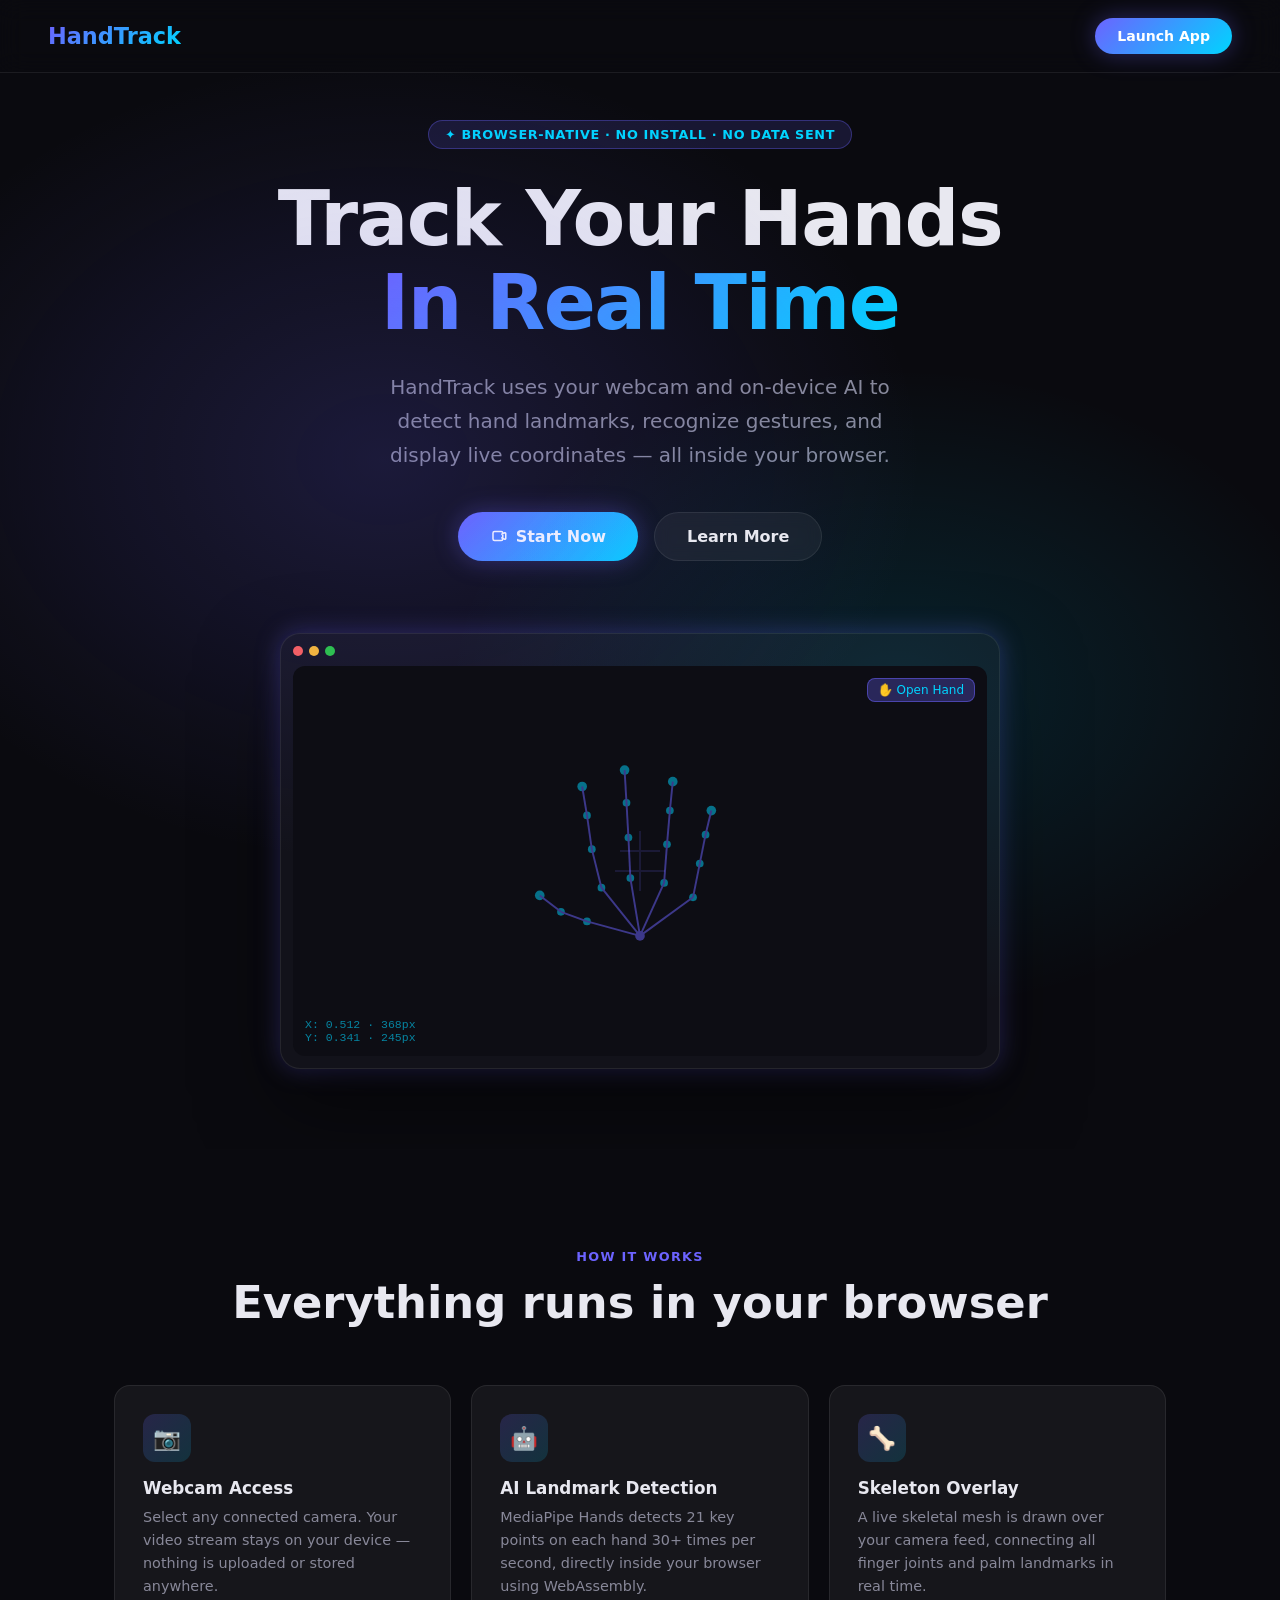
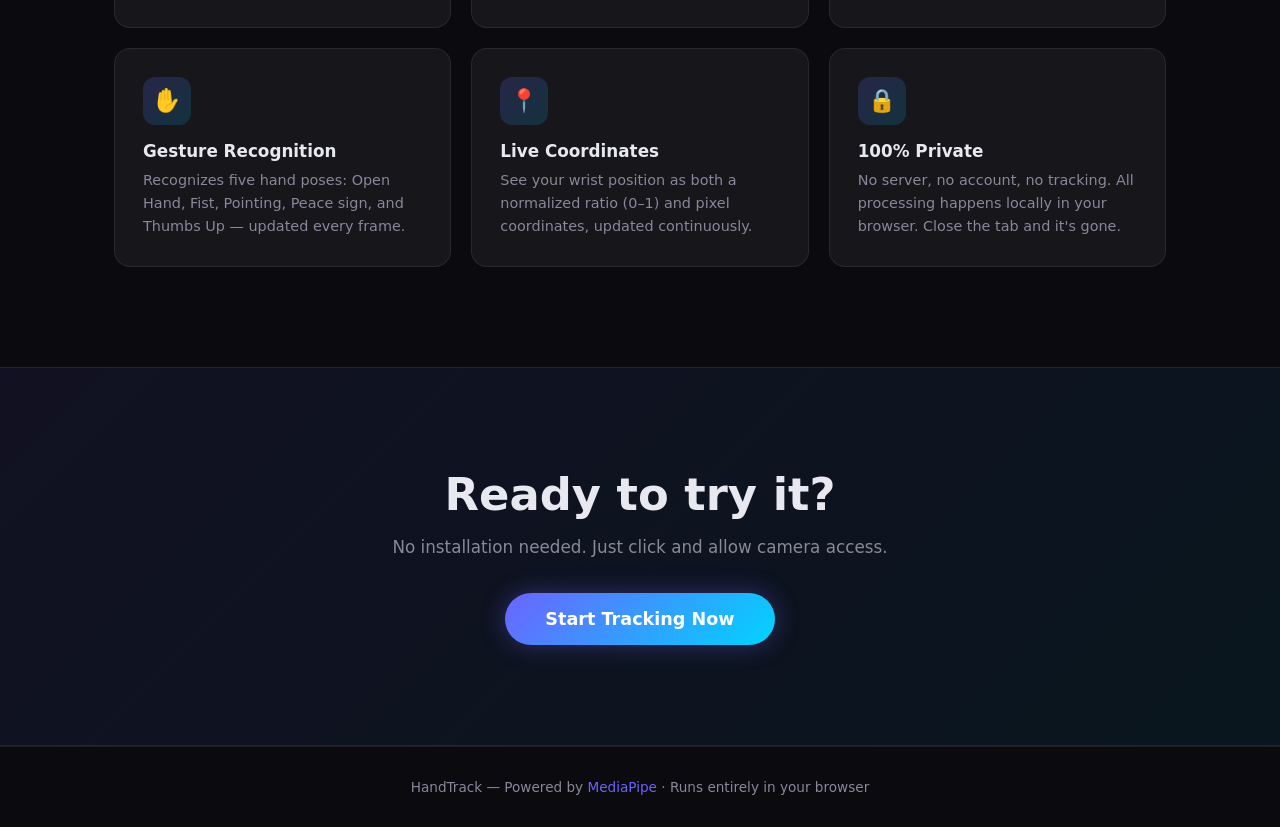
==== index.html @ 1985ce34 "Add hand tracking website with MediaPipe Hands - index.html: dark-themed landing page with feature h" ====
<!DOCTYPE html>
<html lang="en">
<head>
  <meta charset="UTF-8" />
  <meta name="viewport" content="width=device-width, initial-scale=1.0" />
  <title>HandTrack — Real-Time Hand Tracking</title>
  <link rel="stylesheet" href="style.css" />
</head>
<body>

  <!-- Nav -->
  <nav class="home-nav">
    <span class="nav-logo">HandTrack</span>
    <a href="camera.html" class="btn btn-primary" style="padding:10px 22px;font-size:0.88rem;">
      Launch App
    </a>
  </nav>

  <!-- Hero -->
  <section class="hero">
    <div class="hero-bg"></div>
    <div class="hero-badge">✦ Browser-native · No install · No data sent</div>
    <h1>Track Your Hands<br><span>In Real Time</span></h1>
    <p class="hero-sub">
      HandTrack uses your webcam and on-device AI to detect hand landmarks,
      recognize gestures, and display live coordinates — all inside your browser.
    </p>
    <div class="hero-cta">
      <a href="camera.html" class="btn btn-primary">
        <svg width="18" height="18" fill="none" viewBox="0 0 24 24" stroke="currentColor" stroke-width="2">
          <path d="M15 10l4.553-2.277A1 1 0 0121 8.618v6.764a1 1 0 01-1.447.894L15 14M4 8a2 2 0 012-2h9a2 2 0 012 2v8a2 2 0 01-2 2H6a2 2 0 01-2-2V8z"/>
        </svg>
        Start Now
      </a>
      <a href="#how-it-works" class="btn btn-ghost">Learn More</a>
    </div>

    <!-- Mock UI Preview -->
    <div class="hero-preview">
      <div class="preview-bar">
        <span></span><span></span><span></span>
      </div>
      <div class="preview-screen">
        <svg viewBox="0 0 80 80" fill="none" xmlns="http://www.w3.org/2000/svg">
          <path d="M40 10 L40 70 M20 30 L60 30 M15 50 L65 50" stroke="#6c63ff" stroke-width="2"/>
        </svg>
        <div class="preview-label">✋ Open Hand</div>
        <div class="preview-coords">
          X: 0.512 · 368px<br>
          Y: 0.341 · 245px
        </div>
        <!-- Skeleton dots decoration -->
        <svg style="position:absolute;inset:0;width:100%;height:100%;opacity:0.5" viewBox="0 0 720 405">
          <!-- palm -->
          <circle cx="360" cy="280" r="5" fill="#6c63ff"/>
          <!-- index finger -->
          <circle cx="320" cy="230" r="4" fill="#00d4ff"/>
          <circle cx="310" cy="190" r="4" fill="#00d4ff"/>
          <circle cx="305" cy="155" r="4" fill="#00d4ff"/>
          <circle cx="300" cy="125" r="5" fill="#00d4ff"/>
          <line x1="360" y1="280" x2="320" y2="230" stroke="#6c63ff" stroke-width="2"/>
          <line x1="320" y1="230" x2="310" y2="190" stroke="#6c63ff" stroke-width="2"/>
          <line x1="310" y1="190" x2="305" y2="155" stroke="#6c63ff" stroke-width="2"/>
          <line x1="305" y1="155" x2="300" y2="125" stroke="#6c63ff" stroke-width="2"/>
          <!-- middle finger -->
          <circle cx="350" cy="220" r="4" fill="#00d4ff"/>
          <circle cx="348" cy="178" r="4" fill="#00d4ff"/>
          <circle cx="346" cy="142" r="4" fill="#00d4ff"/>
          <circle cx="344" cy="108" r="5" fill="#00d4ff"/>
          <line x1="360" y1="280" x2="350" y2="220" stroke="#6c63ff" stroke-width="2"/>
          <line x1="350" y1="220" x2="348" y2="178" stroke="#6c63ff" stroke-width="2"/>
          <line x1="348" y1="178" x2="346" y2="142" stroke="#6c63ff" stroke-width="2"/>
          <line x1="346" y1="142" x2="344" y2="108" stroke="#6c63ff" stroke-width="2"/>
          <!-- ring -->
          <circle cx="385" cy="225" r="4" fill="#00d4ff"/>
          <circle cx="388" cy="185" r="4" fill="#00d4ff"/>
          <circle cx="391" cy="150" r="4" fill="#00d4ff"/>
          <circle cx="394" cy="120" r="5" fill="#00d4ff"/>
          <line x1="360" y1="280" x2="385" y2="225" stroke="#6c63ff" stroke-width="2"/>
          <line x1="385" y1="225" x2="388" y2="185" stroke="#6c63ff" stroke-width="2"/>
          <line x1="388" y1="185" x2="391" y2="150" stroke="#6c63ff" stroke-width="2"/>
          <line x1="391" y1="150" x2="394" y2="120" stroke="#6c63ff" stroke-width="2"/>
          <!-- pinky -->
          <circle cx="415" cy="240" r="4" fill="#00d4ff"/>
          <circle cx="422" cy="205" r="4" fill="#00d4ff"/>
          <circle cx="428" cy="175" r="4" fill="#00d4ff"/>
          <circle cx="434" cy="150" r="5" fill="#00d4ff"/>
          <line x1="360" y1="280" x2="415" y2="240" stroke="#6c63ff" stroke-width="2"/>
          <line x1="415" y1="240" x2="422" y2="205" stroke="#6c63ff" stroke-width="2"/>
          <line x1="422" y1="205" x2="428" y2="175" stroke="#6c63ff" stroke-width="2"/>
          <line x1="428" y1="175" x2="434" y2="150" stroke="#6c63ff" stroke-width="2"/>
          <!-- thumb -->
          <circle cx="305" cy="265" r="4" fill="#00d4ff"/>
          <circle cx="278" cy="255" r="4" fill="#00d4ff"/>
          <circle cx="256" cy="238" r="5" fill="#00d4ff"/>
          <line x1="360" y1="280" x2="305" y2="265" stroke="#6c63ff" stroke-width="2"/>
          <line x1="305" y1="265" x2="278" y2="255" stroke="#6c63ff" stroke-width="2"/>
          <line x1="278" y1="255" x2="256" y2="238" stroke="#6c63ff" stroke-width="2"/>
        </svg>
      </div>
    </div>
  </section>

  <!-- How it works -->
  <section class="section" id="how-it-works">
    <div class="section-label">How It Works</div>
    <h2>Everything runs in your browser</h2>
    <div class="features-grid">
      <div class="feature-card">
        <div class="feature-icon">📷</div>
        <h3>Webcam Access</h3>
        <p>Select any connected camera. Your video stream stays on your device — nothing is uploaded or stored anywhere.</p>
      </div>
      <div class="feature-card">
        <div class="feature-icon">🤖</div>
        <h3>AI Landmark Detection</h3>
        <p>MediaPipe Hands detects 21 key points on each hand 30+ times per second, directly inside your browser using WebAssembly.</p>
      </div>
      <div class="feature-card">
        <div class="feature-icon">🦴</div>
        <h3>Skeleton Overlay</h3>
        <p>A live skeletal mesh is drawn over your camera feed, connecting all finger joints and palm landmarks in real time.</p>
      </div>
      <div class="feature-card">
        <div class="feature-icon">✋</div>
        <h3>Gesture Recognition</h3>
        <p>Recognizes five hand poses: Open Hand, Fist, Pointing, Peace sign, and Thumbs Up — updated every frame.</p>
      </div>
      <div class="feature-card">
        <div class="feature-icon">📍</div>
        <h3>Live Coordinates</h3>
        <p>See your wrist position as both a normalized ratio (0–1) and pixel coordinates, updated continuously.</p>
      </div>
      <div class="feature-card">
        <div class="feature-icon">🔒</div>
        <h3>100% Private</h3>
        <p>No server, no account, no tracking. All processing happens locally in your browser. Close the tab and it's gone.</p>
      </div>
    </div>
  </section>

  <!-- CTA band -->
  <div class="cta-band">
    <h2>Ready to try it?</h2>
    <p>No installation needed. Just click and allow camera access.</p>
    <a href="camera.html" class="btn btn-primary" style="font-size:1.1rem;padding:16px 40px;">
      Start Tracking Now
    </a>
  </div>

  <footer>
    <p>HandTrack &mdash; Powered by <a href="https://mediapipe.dev" style="color:var(--accent)">MediaPipe</a> &middot; Runs entirely in your browser</p>
  </footer>

</body>
</html>
---- style.css ----
/* ── Reset & Base ── */
*, *::before, *::after { box-sizing: border-box; margin: 0; padding: 0; }

:root {
  --bg: #0a0a0f;
  --bg2: #12121a;
  --surface: rgba(255,255,255,0.05);
  --border: rgba(255,255,255,0.08);
  --accent: #6c63ff;
  --accent2: #00d4ff;
  --text: #e8e8f0;
  --muted: #888899;
  --radius: 16px;
  --glow: 0 0 24px rgba(108,99,255,0.35);
}

html, body {
  height: 100%;
  font-family: 'Segoe UI', system-ui, sans-serif;
  background: var(--bg);
  color: var(--text);
  -webkit-font-smoothing: antialiased;
}

a { color: inherit; text-decoration: none; }

/* ── Buttons ── */
.btn {
  display: inline-flex;
  align-items: center;
  gap: 8px;
  padding: 14px 32px;
  border-radius: 50px;
  border: none;
  font-size: 1rem;
  font-weight: 600;
  cursor: pointer;
  transition: transform 0.15s, box-shadow 0.15s, opacity 0.15s;
}
.btn:hover { transform: translateY(-2px); }
.btn:active { transform: translateY(0); }

.btn-primary {
  background: linear-gradient(135deg, var(--accent), var(--accent2));
  color: #fff;
  box-shadow: var(--glow);
}
.btn-primary:hover { box-shadow: 0 0 36px rgba(108,99,255,0.55); }

.btn-ghost {
  background: var(--surface);
  color: var(--text);
  border: 1px solid var(--border);
  backdrop-filter: blur(8px);
}
.btn-ghost:hover { background: rgba(255,255,255,0.09); }

/* ── Glass card ── */
.card {
  background: var(--surface);
  border: 1px solid var(--border);
  border-radius: var(--radius);
  backdrop-filter: blur(12px);
  padding: 24px;
}

/* ════════════════════════════════════════
   HOME PAGE
════════════════════════════════════════ */
.home-nav {
  position: fixed;
  top: 0; left: 0; right: 0;
  z-index: 100;
  display: flex;
  align-items: center;
  justify-content: space-between;
  padding: 18px 48px;
  background: rgba(10,10,15,0.8);
  backdrop-filter: blur(12px);
  border-bottom: 1px solid var(--border);
}
.nav-logo {
  font-size: 1.4rem;
  font-weight: 800;
  background: linear-gradient(135deg, var(--accent), var(--accent2));
  -webkit-background-clip: text;
  -webkit-text-fill-color: transparent;
  background-clip: text;
}

/* Hero */
.hero {
  min-height: 100vh;
  display: flex;
  flex-direction: column;
  align-items: center;
  justify-content: center;
  text-align: center;
  padding: 120px 24px 80px;
  position: relative;
  overflow: hidden;
}

.hero-bg {
  position: absolute;
  inset: 0;
  background:
    radial-gradient(ellipse 60% 50% at 30% 40%, rgba(108,99,255,0.18) 0%, transparent 70%),
    radial-gradient(ellipse 50% 40% at 70% 60%, rgba(0,212,255,0.12) 0%, transparent 70%);
  pointer-events: none;
}

.hero-badge {
  display: inline-flex;
  align-items: center;
  gap: 6px;
  padding: 6px 16px;
  border-radius: 50px;
  background: rgba(108,99,255,0.15);
  border: 1px solid rgba(108,99,255,0.35);
  font-size: 0.8rem;
  font-weight: 600;
  letter-spacing: 0.05em;
  color: var(--accent2);
  text-transform: uppercase;
  margin-bottom: 28px;
}

.hero h1 {
  font-size: clamp(2.8rem, 6vw, 5.5rem);
  font-weight: 800;
  line-height: 1.1;
  letter-spacing: -0.02em;
  margin-bottom: 24px;
}
.hero h1 span {
  background: linear-gradient(135deg, var(--accent), var(--accent2));
  -webkit-background-clip: text;
  -webkit-text-fill-color: transparent;
  background-clip: text;
}

.hero-sub {
  font-size: clamp(1rem, 2vw, 1.25rem);
  color: var(--muted);
  max-width: 560px;
  line-height: 1.7;
  margin-bottom: 40px;
}

.hero-cta {
  display: flex;
  gap: 16px;
  flex-wrap: wrap;
  justify-content: center;
  margin-bottom: 72px;
}

.hero-preview {
  width: 100%;
  max-width: 720px;
  border-radius: 20px;
  border: 1px solid var(--border);
  background: var(--bg2);
  padding: 12px;
  box-shadow: 0 32px 80px rgba(0,0,0,0.5), var(--glow);
}
.preview-bar {
  display: flex;
  gap: 6px;
  margin-bottom: 10px;
}
.preview-bar span {
  width: 10px; height: 10px; border-radius: 50%;
}
.preview-bar span:nth-child(1) { background: #ff5f57; }
.preview-bar span:nth-child(2) { background: #febc2e; }
.preview-bar span:nth-child(3) { background: #28c840; }
.preview-screen {
  border-radius: 12px;
  background: #0d0d14;
  aspect-ratio: 16/9;
  display: flex;
  align-items: center;
  justify-content: center;
  position: relative;
  overflow: hidden;
}
.preview-screen svg {
  opacity: 0.15;
  width: 80px;
}
.preview-label {
  position: absolute;
  top: 12px; right: 12px;
  background: rgba(108,99,255,0.3);
  border: 1px solid rgba(108,99,255,0.5);
  border-radius: 8px;
  padding: 4px 10px;
  font-size: 0.75rem;
  color: var(--accent2);
}
.preview-coords {
  position: absolute;
  bottom: 12px; left: 12px;
  font-family: monospace;
  font-size: 0.72rem;
  color: #00d4ff99;
}
.preview-hand-dots {
  position: absolute;
  inset: 0;
  display: flex;
  align-items: center;
  justify-content: center;
}

/* How it works */
.section {
  padding: 100px 24px;
  max-width: 1100px;
  margin: 0 auto;
}
.section-label {
  text-align: center;
  font-size: 0.8rem;
  font-weight: 700;
  text-transform: uppercase;
  letter-spacing: 0.1em;
  color: var(--accent);
  margin-bottom: 12px;
}
.section h2 {
  text-align: center;
  font-size: clamp(1.8rem, 3.5vw, 2.8rem);
  font-weight: 800;
  margin-bottom: 56px;
}

.features-grid {
  display: grid;
  grid-template-columns: repeat(auto-fit, minmax(260px, 1fr));
  gap: 20px;
}
.feature-card {
  background: var(--surface);
  border: 1px solid var(--border);
  border-radius: var(--radius);
  padding: 28px;
  transition: border-color 0.2s, transform 0.2s;
}
.feature-card:hover {
  border-color: rgba(108,99,255,0.4);
  transform: translateY(-4px);
}
.feature-icon {
  width: 48px; height: 48px;
  border-radius: 12px;
  background: linear-gradient(135deg, rgba(108,99,255,0.2), rgba(0,212,255,0.15));
  display: flex;
  align-items: center;
  justify-content: center;
  font-size: 1.4rem;
  margin-bottom: 16px;
}
.feature-card h3 {
  font-size: 1.05rem;
  font-weight: 700;
  margin-bottom: 8px;
}
.feature-card p {
  font-size: 0.9rem;
  color: var(--muted);
  line-height: 1.6;
}

/* CTA band */
.cta-band {
  text-align: center;
  padding: 100px 24px;
  background: linear-gradient(135deg, rgba(108,99,255,0.08), rgba(0,212,255,0.06));
  border-top: 1px solid var(--border);
  border-bottom: 1px solid var(--border);
}
.cta-band h2 {
  font-size: clamp(1.8rem, 3.5vw, 2.8rem);
  font-weight: 800;
  margin-bottom: 16px;
}
.cta-band p {
  color: var(--muted);
  margin-bottom: 36px;
  font-size: 1.05rem;
}

footer {
  text-align: center;
  padding: 32px;
  color: var(--muted);
  font-size: 0.85rem;
  border-top: 1px solid var(--border);
}

/* ════════════════════════════════════════
   CAMERA PAGE
════════════════════════════════════════ */
.cam-page {
  height: 100vh;
  display: grid;
  grid-template-rows: auto 1fr;
  overflow: hidden;
}

.cam-header {
  display: flex;
  align-items: center;
  justify-content: space-between;
  padding: 14px 24px;
  background: var(--bg2);
  border-bottom: 1px solid var(--border);
  gap: 16px;
  flex-wrap: wrap;
}

.cam-header .nav-logo { font-size: 1.2rem; }

.cam-controls {
  display: flex;
  align-items: center;
  gap: 12px;
  flex-wrap: wrap;
}

.cam-select-wrap {
  position: relative;
}
.cam-select-wrap select {
  appearance: none;
  background: var(--surface);
  border: 1px solid var(--border);
  color: var(--text);
  border-radius: 8px;
  padding: 8px 36px 8px 14px;
  font-size: 0.88rem;
  cursor: pointer;
  outline: none;
  transition: border-color 0.2s;
  min-width: 180px;
}
.cam-select-wrap select:hover,
.cam-select-wrap select:focus { border-color: var(--accent); }
.cam-select-wrap::after {
  content: '▾';
  position: absolute;
  right: 12px;
  top: 50%;
  transform: translateY(-50%);
  pointer-events: none;
  color: var(--muted);
  font-size: 0.8rem;
}

.status-dot {
  display: flex;
  align-items: center;
  gap: 6px;
  font-size: 0.82rem;
  color: var(--muted);
}
.dot {
  width: 8px; height: 8px;
  border-radius: 50%;
  background: #444;
  transition: background 0.3s;
}
.dot.active { background: #00e676; box-shadow: 0 0 6px #00e676; }
.dot.loading { background: #febc2e; animation: pulse 1s infinite; }

@keyframes pulse {
  0%, 100% { opacity: 1; }
  50% { opacity: 0.3; }
}

/* Camera viewport */
.cam-viewport {
  position: relative;
  display: flex;
  align-items: center;
  justify-content: center;
  background: #050507;
  overflow: hidden;
}

#videoEl {
  position: absolute;
  width: 100%; height: 100%;
  object-fit: contain;
  opacity: 0; /* hidden; canvas shows the feed */
}

#overlayCanvas {
  display: block;
  max-width: 100%;
  max-height: 100%;
  object-fit: contain;
}

/* Overlay panels */
.overlay-panel {
  position: absolute;
  z-index: 10;
  pointer-events: none;
}

.info-panel {
  top: 16px; right: 16px;
  min-width: 200px;
  background: rgba(10,10,15,0.82);
  border: 1px solid var(--border);
  border-radius: var(--radius);
  padding: 16px 18px;
  backdrop-filter: blur(10px);
}
.info-panel h4 {
  font-size: 0.7rem;
  font-weight: 700;
  text-transform: uppercase;
  letter-spacing: 0.1em;
  color: var(--muted);
  margin-bottom: 8px;
}
.gesture-label {
  font-size: 1.4rem;
  font-weight: 800;
  background: linear-gradient(135deg, var(--accent), var(--accent2));
  -webkit-background-clip: text;
  -webkit-text-fill-color: transparent;
  background-clip: text;
  margin-bottom: 16px;
  min-height: 1.8rem;
}

.coord-row {
  display: flex;
  justify-content: space-between;
  font-family: monospace;
  font-size: 0.82rem;
  color: var(--accent2);
  margin-bottom: 4px;
}
.coord-row span:first-child { color: var(--muted); }

.hand-count-panel {
  bottom: 16px; right: 16px;
  background: rgba(10,10,15,0.82);
  border: 1px solid var(--border);
  border-radius: 10px;
  padding: 8px 14px;
  backdrop-filter: blur(10px);
  font-size: 0.8rem;
  color: var(--muted);
}
.hand-count-panel strong { color: var(--text); }

.no-camera-msg {
  color: var(--muted);
  text-align: center;
  font-size: 1rem;
}
.no-camera-msg h3 { color: var(--text); margin-bottom: 8px; font-size: 1.3rem; }

/* Loading overlay */
.loading-overlay {
  position: absolute;
  inset: 0;
  display: flex;
  flex-direction: column;
  align-items: center;
  justify-content: center;
  gap: 16px;
  background: var(--bg);
  z-index: 20;
}
.spinner {
  width: 44px; height: 44px;
  border: 3px solid var(--border);
  border-top-color: var(--accent);
  border-radius: 50%;
  animation: spin 0.8s linear infinite;
}
@keyframes spin { to { transform: rotate(360deg); } }
.loading-overlay p { color: var(--muted); font-size: 0.9rem; }

/* Two-hand layout: show second hand info */
.second-hand {
  display: none;
}
.second-hand.visible {
  display: block;
  margin-top: 12px;
  padding-top: 12px;
  border-top: 1px solid var(--border);
}

/* Responsive */
@media (max-width: 600px) {
  .home-nav { padding: 14px 20px; }
  .info-panel { min-width: 160px; top: 8px; right: 8px; padding: 12px; }
  .gesture-label { font-size: 1.1rem; }
  .cam-header { gap: 10px; }
}
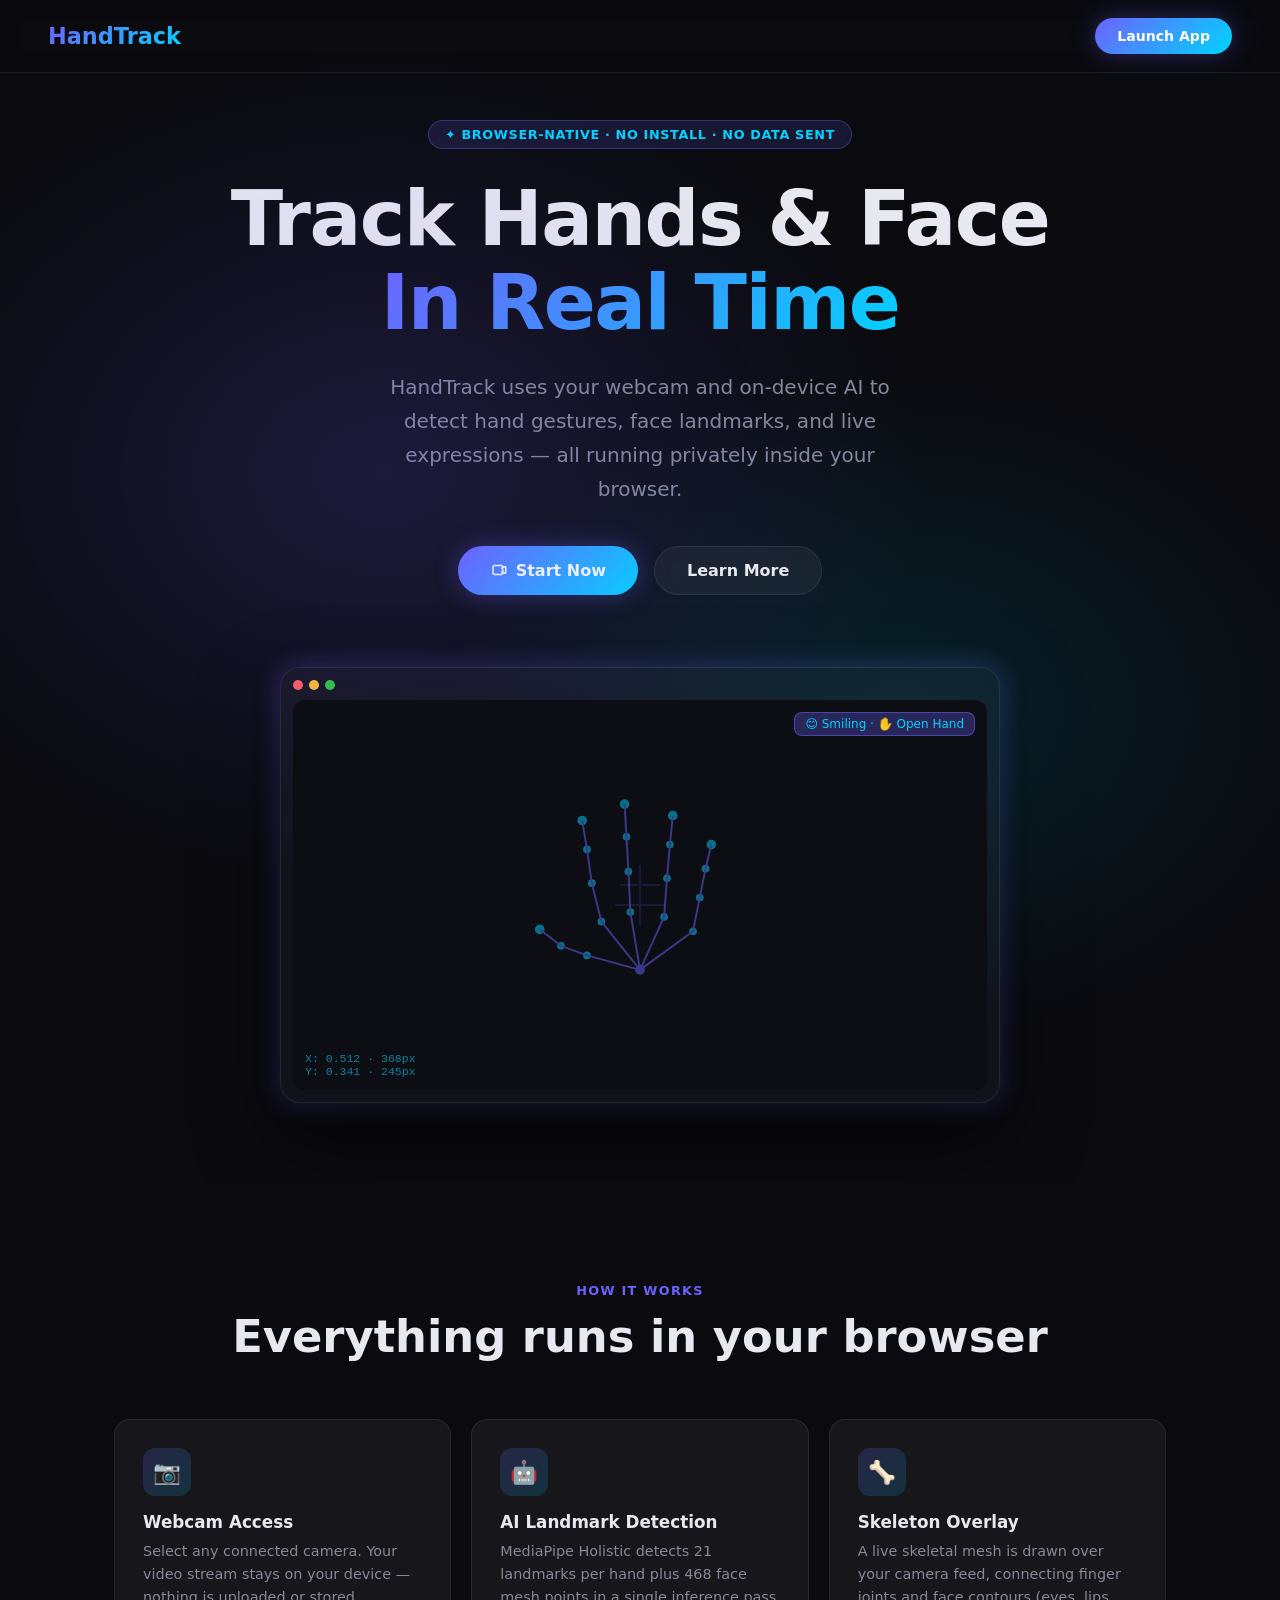
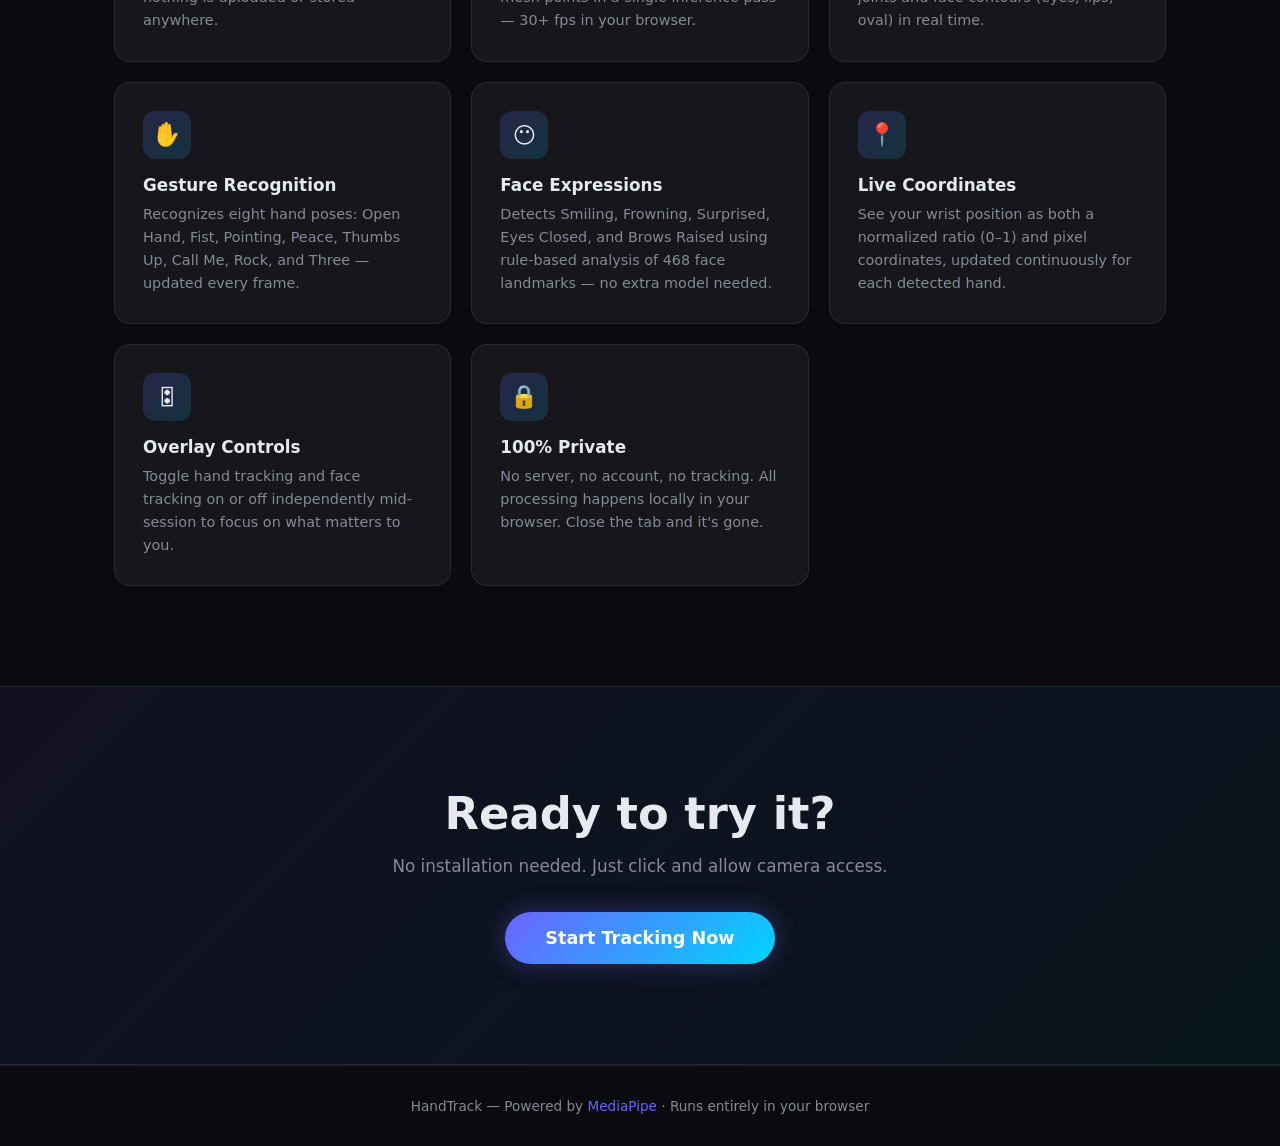
==== commit 8c83da21: "Add face tracking and expression detection via MediaPipe Holistic - Swap @mediapipe/hands for @media" ====
--- a/index.html
+++ b/index.html
@@ -3,7 +3,7 @@
 <head>
   <meta charset="UTF-8" />
   <meta name="viewport" content="width=device-width, initial-scale=1.0" />
-  <title>HandTrack — Real-Time Hand Tracking</title>
+  <title>HandTrack — Real-Time Hand &amp; Face Tracking</title>
   <link rel="stylesheet" href="style.css" />
 </head>
 <body>
@@ -20,10 +20,10 @@
   <section class="hero">
     <div class="hero-bg"></div>
     <div class="hero-badge">✦ Browser-native · No install · No data sent</div>
-    <h1>Track Your Hands<br><span>In Real Time</span></h1>
+    <h1>Track Hands &amp; Face<br><span>In Real Time</span></h1>
     <p class="hero-sub">
-      HandTrack uses your webcam and on-device AI to detect hand landmarks,
-      recognize gestures, and display live coordinates — all inside your browser.
+      HandTrack uses your webcam and on-device AI to detect hand gestures,
+      face landmarks, and live expressions — all running privately inside your browser.
     </p>
     <div class="hero-cta">
       <a href="camera.html" class="btn btn-primary">
@@ -44,7 +44,7 @@
         <svg viewBox="0 0 80 80" fill="none" xmlns="http://www.w3.org/2000/svg">
           <path d="M40 10 L40 70 M20 30 L60 30 M15 50 L65 50" stroke="#6c63ff" stroke-width="2"/>
         </svg>
-        <div class="preview-label">✋ Open Hand</div>
+        <div class="preview-label">😊 Smiling · ✋ Open Hand</div>
         <div class="preview-coords">
           X: 0.512 · 368px<br>
           Y: 0.341 · 245px
@@ -114,22 +114,32 @@
       <div class="feature-card">
         <div class="feature-icon">🤖</div>
         <h3>AI Landmark Detection</h3>
-        <p>MediaPipe Hands detects 21 key points on each hand 30+ times per second, directly inside your browser using WebAssembly.</p>
+        <p>MediaPipe Holistic detects 21 landmarks per hand plus 468 face mesh points in a single inference pass — 30+ fps in your browser.</p>
       </div>
       <div class="feature-card">
         <div class="feature-icon">🦴</div>
         <h3>Skeleton Overlay</h3>
-        <p>A live skeletal mesh is drawn over your camera feed, connecting all finger joints and palm landmarks in real time.</p>
+        <p>A live skeletal mesh is drawn over your camera feed, connecting finger joints and face contours (eyes, lips, oval) in real time.</p>
       </div>
       <div class="feature-card">
         <div class="feature-icon">✋</div>
         <h3>Gesture Recognition</h3>
-        <p>Recognizes five hand poses: Open Hand, Fist, Pointing, Peace sign, and Thumbs Up — updated every frame.</p>
+        <p>Recognizes eight hand poses: Open Hand, Fist, Pointing, Peace, Thumbs Up, Call Me, Rock, and Three — updated every frame.</p>
+      </div>
+      <div class="feature-card">
+        <div class="feature-icon">😶</div>
+        <h3>Face Expressions</h3>
+        <p>Detects Smiling, Frowning, Surprised, Eyes Closed, and Brows Raised using rule-based analysis of 468 face landmarks — no extra model needed.</p>
       </div>
       <div class="feature-card">
         <div class="feature-icon">📍</div>
         <h3>Live Coordinates</h3>
-        <p>See your wrist position as both a normalized ratio (0–1) and pixel coordinates, updated continuously.</p>
+        <p>See your wrist position as both a normalized ratio (0–1) and pixel coordinates, updated continuously for each detected hand.</p>
+      </div>
+      <div class="feature-card">
+        <div class="feature-icon">🎛</div>
+        <h3>Overlay Controls</h3>
+        <p>Toggle hand tracking and face tracking on or off independently mid-session to focus on what matters to you.</p>
       </div>
       <div class="feature-card">
         <div class="feature-icon">🔒</div>
--- a/style.css
+++ b/style.css
@@ -491,6 +491,59 @@
 @keyframes spin { to { transform: rotate(360deg); } }
 .loading-overlay p { color: var(--muted); font-size: 0.9rem; }
 
+/* Overlay toggle buttons */
+.overlay-toggles {
+  display: flex;
+  gap: 6px;
+}
+.toggle-btn {
+  padding: 7px 14px;
+  border-radius: 20px;
+  border: 1px solid var(--border);
+  background: var(--surface);
+  color: var(--muted);
+  font-size: 0.82rem;
+  font-weight: 600;
+  cursor: pointer;
+  transition: background 0.15s, border-color 0.15s, color 0.15s;
+  white-space: nowrap;
+}
+.toggle-btn:hover {
+  background: rgba(255,255,255,0.09);
+  color: var(--text);
+}
+.toggle-btn.active {
+  background: rgba(108,99,255,0.22);
+  border-color: rgba(108,99,255,0.55);
+  color: #fff;
+}
+
+/* Face expression panel (top-left) */
+.face-panel {
+  top: 16px; left: 16px;
+  min-width: 190px;
+  background: rgba(10,10,15,0.82);
+  border: 1px solid var(--border);
+  border-radius: var(--radius);
+  padding: 16px 18px;
+  backdrop-filter: blur(10px);
+}
+.face-panel h4 {
+  font-size: 0.7rem;
+  font-weight: 700;
+  text-transform: uppercase;
+  letter-spacing: 0.1em;
+  color: var(--muted);
+  margin-bottom: 8px;
+}
+.expression-label {
+  font-size: 1.3rem;
+  font-weight: 800;
+  color: var(--accent2);
+  margin-bottom: 12px;
+  min-height: 1.7rem;
+}
+
 /* Two-hand layout: show second hand info */
 .second-hand {
   display: none;
@@ -505,7 +558,10 @@
 /* Responsive */
 @media (max-width: 600px) {
   .home-nav { padding: 14px 20px; }
-  .info-panel { min-width: 160px; top: 8px; right: 8px; padding: 12px; }
+  .info-panel { min-width: 140px; top: 8px; right: 8px; padding: 10px 12px; }
+  .face-panel { min-width: 140px; top: 8px; left: 8px; padding: 10px 12px; }
   .gesture-label { font-size: 1.1rem; }
-  .cam-header { gap: 10px; }
-}
+  .expression-label { font-size: 1rem; }
+  .cam-header { gap: 8px; }
+  .toggle-btn { padding: 6px 10px; font-size: 0.78rem; }
+}
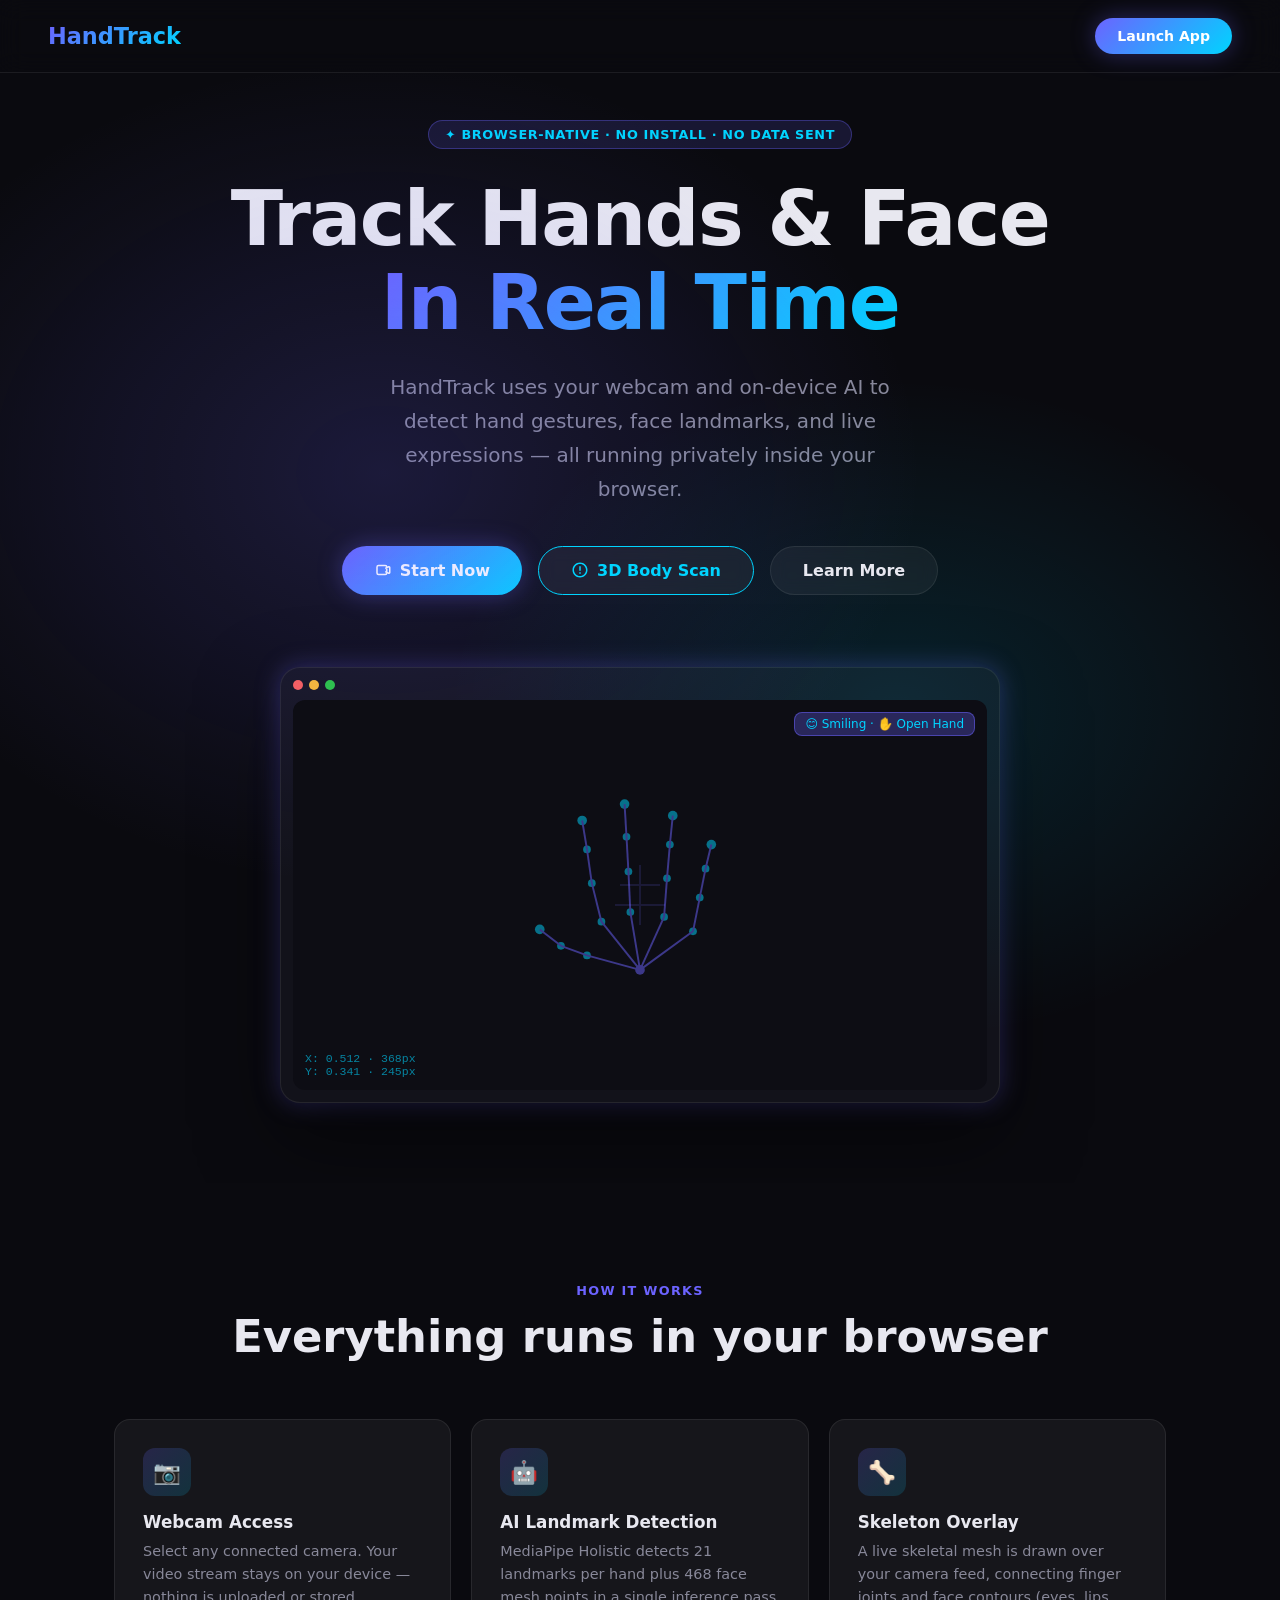
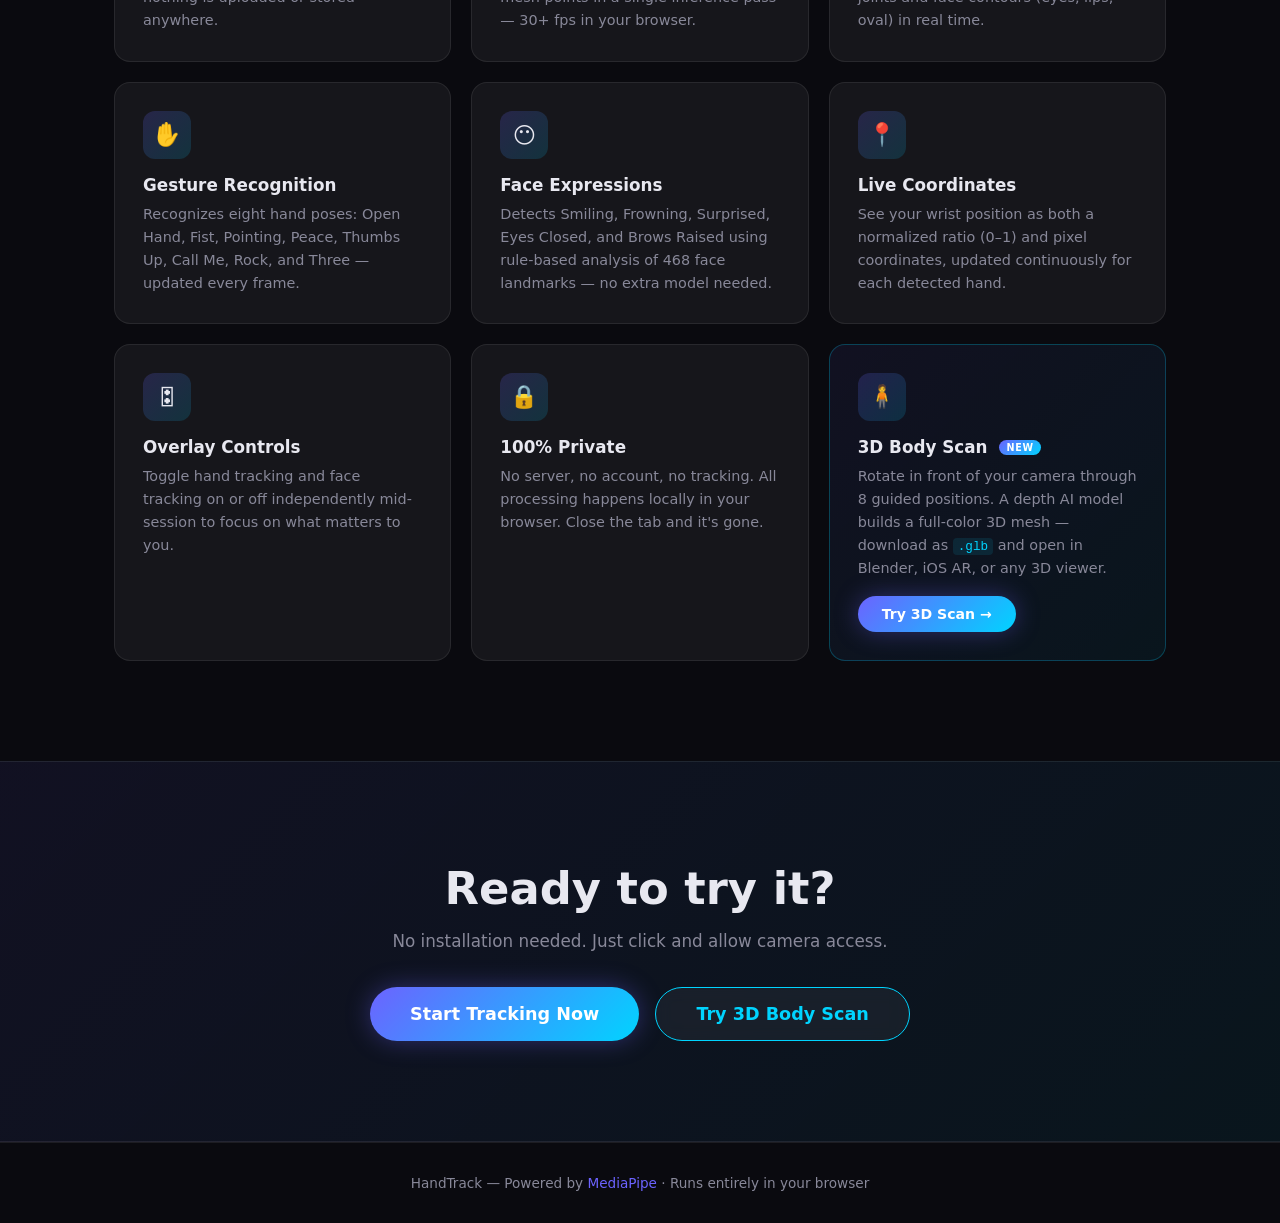
==== commit 2af0c07a: "Add 3D Body Scan feature New page (scan.html + scan.js) lets users scan themselves into a full-color" ====
--- a/index.html
+++ b/index.html
@@ -31,6 +31,12 @@
           <path d="M15 10l4.553-2.277A1 1 0 0121 8.618v6.764a1 1 0 01-1.447.894L15 14M4 8a2 2 0 012-2h9a2 2 0 012 2v8a2 2 0 01-2 2H6a2 2 0 01-2-2V8z"/>
         </svg>
         Start Now
+      </a>
+      <a href="scan.html" class="btn btn-ghost" style="border-color:var(--accent2);color:var(--accent2);">
+        <svg width="18" height="18" fill="none" viewBox="0 0 24 24" stroke="currentColor" stroke-width="2">
+          <path d="M12 2C6.48 2 2 6.48 2 12s4.48 10 10 10 10-4.48 10-10S17.52 2 12 2zm0 18c-4.41 0-8-3.59-8-8s3.59-8 8-8 8 3.59 8 8-3.59 8-8 8zm-1-13h2v6h-2zm0 8h2v2h-2z" stroke="none" fill="currentColor"/>
+        </svg>
+        3D Body Scan
       </a>
       <a href="#how-it-works" class="btn btn-ghost">Learn More</a>
     </div>
@@ -146,6 +152,12 @@
         <h3>100% Private</h3>
         <p>No server, no account, no tracking. All processing happens locally in your browser. Close the tab and it's gone.</p>
       </div>
+      <div class="feature-card feature-card--scan">
+        <div class="feature-icon">🧍</div>
+        <h3>3D Body Scan <span class="feature-badge">New</span></h3>
+        <p>Rotate in front of your camera through 8 guided positions. A depth AI model builds a full-color 3D mesh — download as <code>.glb</code> and open in Blender, iOS AR, or any 3D viewer.</p>
+        <a href="scan.html" class="btn btn-primary" style="margin-top:16px;padding:10px 24px;font-size:0.88rem;">Try 3D Scan →</a>
+      </div>
     </div>
   </section>
 
@@ -153,9 +165,14 @@
   <div class="cta-band">
     <h2>Ready to try it?</h2>
     <p>No installation needed. Just click and allow camera access.</p>
-    <a href="camera.html" class="btn btn-primary" style="font-size:1.1rem;padding:16px 40px;">
-      Start Tracking Now
-    </a>
+    <div style="display:flex;gap:16px;flex-wrap:wrap;justify-content:center;">
+      <a href="camera.html" class="btn btn-primary" style="font-size:1.1rem;padding:16px 40px;">
+        Start Tracking Now
+      </a>
+      <a href="scan.html" class="btn btn-ghost" style="font-size:1.1rem;padding:16px 40px;border-color:var(--accent2);color:var(--accent2);">
+        Try 3D Body Scan
+      </a>
+    </div>
   </div>
 
   <footer>
--- a/style.css
+++ b/style.css
@@ -320,6 +320,10 @@
   border-bottom: 1px solid var(--border);
   gap: 16px;
   flex-wrap: wrap;
+  /* iOS notch / Dynamic Island */
+  padding-top:   max(14px, env(safe-area-inset-top));
+  padding-left:  max(24px, env(safe-area-inset-left));
+  padding-right: max(24px, env(safe-area-inset-right));
 }
 
 .cam-header .nav-logo { font-size: 1.2rem; }
@@ -395,14 +399,29 @@
   position: absolute;
   width: 100%; height: 100%;
   object-fit: contain;
-  opacity: 0; /* hidden; canvas shows the feed */
+  z-index: 0;
+  /* Mirror so the view feels like a selfie / whiteboard — natural for drawing */
+  transform: scaleX(-1);
+}
+
+/* Canvas wrapper — JS positions this to exactly cover the video content area */
+.canvas-wrapper {
+  position: absolute;
+  line-height: 0;
+  z-index: 1;
 }
 
 #overlayCanvas {
   display: block;
-  max-width: 100%;
-  max-height: 100%;
-  object-fit: contain;
+  width: 100%;
+  height: 100%;
+}
+
+#drawingCanvas {
+  position: absolute;
+  top: 0; left: 0;
+  width: 100%; height: 100%;
+  pointer-events: none;
 }
 
 /* Overlay panels */
@@ -451,7 +470,8 @@
 .coord-row span:first-child { color: var(--muted); }
 
 .hand-count-panel {
-  bottom: 16px; right: 16px;
+  bottom: max(16px, env(safe-area-inset-bottom));
+  right:  max(16px, env(safe-area-inset-right));
   background: rgba(10,10,15,0.82);
   border: 1px solid var(--border);
   border-radius: 10px;
@@ -461,6 +481,7 @@
   color: var(--muted);
 }
 .hand-count-panel strong { color: var(--text); }
+.fps-value { color: var(--accent2); font-family: monospace; }
 
 .no-camera-msg {
   color: var(--muted);
@@ -518,6 +539,88 @@
   color: #fff;
 }
 
+/* Square icon button (fullscreen, flip) */
+.icon-btn {
+  width: 36px; height: 36px;
+  border-radius: 10px;
+  border: 1px solid var(--border);
+  background: var(--surface);
+  color: var(--text);
+  font-size: 1rem;
+  cursor: pointer;
+  display: inline-flex;
+  align-items: center;
+  justify-content: center;
+  transition: background 0.15s, border-color 0.15s, transform 0.1s;
+  flex-shrink: 0;
+}
+.icon-btn:hover { background: rgba(255,255,255,0.09); border-color: var(--accent); }
+.icon-btn:active { transform: scale(0.93); }
+.icon-btn.active {
+  background: rgba(108,99,255,0.22);
+  border-color: rgba(108,99,255,0.55);
+}
+
+/* Fullscreen — hide header, give viewport full height */
+:fullscreen       .cam-header,
+:-webkit-full-screen .cam-header { display: none; }
+:fullscreen       .cam-page,
+:-webkit-full-screen .cam-page { grid-template-rows: 1fr; }
+:fullscreen       .cam-viewport,
+:-webkit-full-screen .cam-viewport { height: 100vh; }
+
+/* Screenshot button */
+.save-btn {
+  padding: 7px 14px;
+  border-radius: 20px;
+  border: 1px solid rgba(108,99,255,0.45);
+  background: rgba(108,99,255,0.18);
+  color: var(--text);
+  font-size: 0.82rem;
+  font-weight: 600;
+  cursor: pointer;
+  transition: background 0.15s, border-color 0.15s, transform 0.1s;
+  white-space: nowrap;
+}
+.save-btn:hover { background: rgba(108,99,255,0.35); border-color: var(--accent); }
+.save-btn:active { transform: scale(0.96); }
+
+/* Draw toolbar (bottom-centre pill) */
+.draw-toolbar {
+  bottom: max(16px, env(safe-area-inset-bottom));
+  left: 50%;
+  transform: translateX(-50%);
+  display: flex;
+  align-items: center;
+  gap: 8px;
+  padding: 10px 16px;
+  background: rgba(10,10,15,0.88);
+  border: 1px solid var(--border);
+  border-radius: 50px;
+  backdrop-filter: blur(12px);
+  pointer-events: all;
+}
+
+.color-swatch {
+  width: 22px; height: 22px;
+  border-radius: 50%;
+  border: 2px solid transparent;
+  cursor: pointer;
+  transition: transform 0.12s, border-color 0.12s;
+  flex-shrink: 0;
+  pointer-events: all;
+}
+.color-swatch:hover { transform: scale(1.18); }
+.color-swatch.active { border-color: #fff; transform: scale(1.18); }
+
+.toolbar-divider {
+  width: 1px;
+  height: 20px;
+  background: var(--border);
+  margin: 0 2px;
+  flex-shrink: 0;
+}
+
 /* Face expression panel (top-left) */
 .face-panel {
   top: 16px; left: 16px;
@@ -555,13 +658,406 @@
   border-top: 1px solid var(--border);
 }
 
-/* Responsive */
+/* ── Responsive ───────────────────────────────────────────── */
+
+/* Tablet */
+@media (max-width: 900px) {
+  .cam-select-wrap select { min-width: 130px; }
+}
+
+/* Mobile — phones */
 @media (max-width: 600px) {
   .home-nav { padding: 14px 20px; }
-  .info-panel { min-width: 140px; top: 8px; right: 8px; padding: 10px 12px; }
-  .face-panel { min-width: 140px; top: 8px; left: 8px; padding: 10px 12px; }
-  .gesture-label { font-size: 1.1rem; }
-  .expression-label { font-size: 1rem; }
-  .cam-header { gap: 8px; }
-  .toggle-btn { padding: 6px 10px; font-size: 0.78rem; }
-}
+
+  /* Panels: stay in corners but compact */
+  .info-panel  { min-width: 130px; top: 8px; right: 8px; padding: 10px 12px; font-size: 0.8rem; }
+  .face-panel  { min-width: 130px; top: 8px; left: 8px;  padding: 10px 12px; font-size: 0.8rem; }
+  .gesture-label  { font-size: 1rem; margin-bottom: 10px; }
+  .expression-label { font-size: 0.95rem; margin-bottom: 8px; }
+  .coord-row { font-size: 0.75rem; }
+
+  /* Header: stack controls, tighter gap */
+  .cam-header { gap: 6px; padding-top: max(10px, env(safe-area-inset-top)); }
+  .cam-header .nav-logo { font-size: 1rem; }
+  .cam-controls { gap: 6px; }
+
+  /* Buttons: finger-friendly tap targets */
+  .toggle-btn  { padding: 8px 10px; font-size: 0.78rem; min-height: 38px; }
+  .save-btn    { padding: 8px 10px; font-size: 0.78rem; min-height: 38px; }
+  .icon-btn    { width: 38px; height: 38px; font-size: 1.1rem; }
+
+  /* Hide camera selector on phones (use flip button instead) */
+  .cam-select-wrap { display: none; }
+
+  /* Draw toolbar */
+  .draw-toolbar  { padding: 8px 12px; gap: 6px; }
+  .color-swatch  { width: 20px; height: 20px; }
+}
+
+/* iOS specific: hide second-hand coords to save space, safe area bottom */
+[data-platform="ios"] .second-hand .coord-row { display: none; }
+[data-platform="ios"] .hand-count-panel,
+[data-platform="android"] .hand-count-panel {
+  bottom: max(16px, env(safe-area-inset-bottom));
+}
+
+/* Android: camera select not needed (flip button handles it) */
+@media (max-width: 600px) {
+  [data-platform="android"] .cam-select-wrap { display: none; }
+}
+
+/* Desktop: flip button never shown (shown via JS on mobile) */
+[data-platform="desktop"] #flipCameraBtn { display: none !important; }
+
+
+/* ════════════════════════════════════════
+   FEATURE CARD — SCAN HIGHLIGHT
+════════════════════════════════════════ */
+.feature-card--scan {
+  border-color: rgba(0,212,255,0.25);
+  background: linear-gradient(135deg, rgba(108,99,255,0.08), rgba(0,212,255,0.06));
+  position: relative;
+}
+.feature-badge {
+  display: inline-block;
+  font-size: 0.6rem;
+  font-weight: 700;
+  letter-spacing: 0.08em;
+  text-transform: uppercase;
+  background: linear-gradient(135deg, var(--accent), var(--accent2));
+  color: #fff;
+  padding: 2px 7px;
+  border-radius: 20px;
+  vertical-align: middle;
+  margin-left: 6px;
+}
+.feature-card--scan code {
+  font-family: 'Cascadia Code', 'Fira Code', monospace;
+  font-size: 0.88em;
+  color: var(--accent2);
+  background: rgba(0,212,255,0.1);
+  padding: 1px 5px;
+  border-radius: 4px;
+}
+
+/* ════════════════════════════════════════
+   SCAN PAGE
+════════════════════════════════════════ */
+.scan-page {
+  height: 100%;
+  display: flex;
+  flex-direction: column;
+  overflow: hidden;
+}
+
+/* ── Scan nav ── */
+.scan-nav {
+  display: flex;
+  align-items: center;
+  gap: 12px;
+  padding: 12px 20px;
+  background: rgba(10,10,15,0.9);
+  backdrop-filter: blur(12px);
+  border-bottom: 1px solid var(--border);
+  flex-shrink: 0;
+  z-index: 10;
+}
+.scan-nav-back {
+  display: inline-flex;
+  align-items: center;
+  gap: 6px;
+  font-size: 0.85rem;
+  color: var(--muted);
+  transition: color 0.15s;
+}
+.scan-nav-back:hover { color: var(--text); }
+.scan-nav-title {
+  font-size: 0.95rem;
+  font-weight: 700;
+  background: linear-gradient(135deg, var(--accent), var(--accent2));
+  -webkit-background-clip: text;
+  -webkit-text-fill-color: transparent;
+  background-clip: text;
+}
+
+/* ── Phase container ── */
+.scan-phase {
+  flex: 1;
+  display: flex;
+  flex-direction: column;
+  align-items: center;
+  justify-content: center;
+  overflow: hidden;
+  position: relative;
+}
+
+/* ── Loading overlay ── */
+.scan-loading-overlay {
+  position: fixed;
+  inset: 0;
+  background: rgba(10,10,15,0.92);
+  backdrop-filter: blur(8px);
+  display: flex;
+  flex-direction: column;
+  align-items: center;
+  justify-content: center;
+  gap: 20px;
+  z-index: 100;
+}
+.scan-loading-overlay p {
+  color: var(--muted);
+  font-size: 0.95rem;
+}
+
+/* ── Setup phase ── */
+.scan-setup-inner {
+  display: flex;
+  flex-direction: column;
+  align-items: center;
+  width: 100%;
+  max-width: 720px;
+  height: 100%;
+  position: relative;
+}
+.scan-video-wrap {
+  position: relative;
+  width: 100%;
+  flex: 1;
+  min-height: 0;
+  overflow: hidden;
+}
+.scan-video {
+  width: 100%;
+  height: 100%;
+  object-fit: cover;
+  transform: scaleX(-1);     /* mirror for selfie view */
+  display: block;
+}
+/* Instructions overlay on top of camera preview */
+.scan-instructions-panel {
+  position: absolute;
+  inset: 0;
+  background: linear-gradient(to top, rgba(10,10,15,0.97) 0%, rgba(10,10,15,0.65) 55%, transparent 100%);
+  display: flex;
+  flex-direction: column;
+  justify-content: flex-end;
+  padding: 28px 24px 32px;
+  gap: 16px;
+}
+.scan-instructions-panel h2 {
+  font-size: 1.4rem;
+  font-weight: 800;
+  margin-bottom: 4px;
+}
+.scan-step-list {
+  list-style: none;
+  display: flex;
+  flex-direction: column;
+  gap: 8px;
+}
+.scan-step-list li {
+  display: flex;
+  align-items: flex-start;
+  gap: 10px;
+  font-size: 0.88rem;
+  color: var(--text);
+  line-height: 1.4;
+}
+.scan-step-num {
+  flex-shrink: 0;
+  width: 22px;
+  height: 22px;
+  border-radius: 50%;
+  background: linear-gradient(135deg, var(--accent), var(--accent2));
+  display: flex;
+  align-items: center;
+  justify-content: center;
+  font-size: 0.72rem;
+  font-weight: 800;
+  color: #fff;
+  margin-top: 1px;
+}
+.scan-step-list strong { color: var(--accent2); }
+.scan-model-status {
+  font-size: 0.78rem;
+  color: var(--muted);
+  text-align: center;
+}
+#startScanBtn:disabled {
+  opacity: 0.45;
+  cursor: not-allowed;
+  transform: none;
+}
+
+/* ── Capture phase ── */
+.scan-capture-inner {
+  position: relative;
+  width: 100%;
+  height: 100%;
+  display: flex;
+  align-items: center;
+  justify-content: center;
+  overflow: hidden;
+}
+.capture-video {
+  width: 100%;
+  height: 100%;
+  object-fit: cover;
+  transform: scaleX(-1);
+}
+.capture-flash {
+  position: absolute;
+  inset: 0;
+  background: #fff;
+  opacity: 0;
+  pointer-events: none;
+  transition: opacity 0.05s;
+  z-index: 5;
+}
+/* HUD on top of capture video */
+.capture-hud {
+  position: absolute;
+  inset: 0;
+  display: flex;
+  flex-direction: column;
+  align-items: center;
+  pointer-events: none;
+  z-index: 10;
+  padding: 20px 20px 32px;
+}
+/* Top bar: progress dots */
+.capture-progress {
+  display: flex;
+  gap: 8px;
+  background: rgba(10,10,15,0.6);
+  backdrop-filter: blur(8px);
+  padding: 8px 16px;
+  border-radius: 40px;
+  border: 1px solid var(--border);
+  margin-top: 4px;
+}
+.progress-dot {
+  width: 11px;
+  height: 11px;
+  border-radius: 50%;
+  background: rgba(255,255,255,0.1);
+  border: 2px solid rgba(255,255,255,0.2);
+  transition: all 0.3s;
+}
+.progress-dot.done {
+  background: var(--accent);
+  border-color: var(--accent);
+}
+.progress-dot.active {
+  background: transparent;
+  border-color: var(--accent2);
+  box-shadow: 0 0 10px var(--accent2);
+  animation: pulse 0.9s ease-in-out infinite;
+}
+/* Center: angle label + instruction */
+.capture-center {
+  flex: 1;
+  display: flex;
+  flex-direction: column;
+  align-items: center;
+  justify-content: center;
+  gap: 8px;
+  text-align: center;
+}
+.capture-angle-name {
+  font-size: 2rem;
+  font-weight: 900;
+  background: linear-gradient(135deg, #fff, var(--accent2));
+  -webkit-background-clip: text;
+  -webkit-text-fill-color: transparent;
+  background-clip: text;
+  text-shadow: none;
+  line-height: 1.1;
+}
+.capture-angle-instruction {
+  font-size: 0.9rem;
+  color: rgba(255,255,255,0.7);
+  max-width: 260px;
+}
+/* Silhouette body outline for each angle */
+.silhouette-wrap {
+  width: 70px;
+  height: 120px;
+  opacity: 0.55;
+  margin: 4px 0;
+}
+/* Countdown number */
+.capture-countdown {
+  font-size: 6rem;
+  font-weight: 900;
+  line-height: 1;
+  background: linear-gradient(135deg, var(--accent), var(--accent2));
+  -webkit-background-clip: text;
+  -webkit-text-fill-color: transparent;
+  background-clip: text;
+  transition: transform 0.1s;
+  min-height: 1em;
+}
+.capture-countdown.tick {
+  animation: countdown-pop 0.25s ease-out;
+}
+@keyframes countdown-pop {
+  0% { transform: scale(1.35); }
+  100% { transform: scale(1); }
+}
+/* Status text at bottom */
+.capture-status {
+  font-size: 0.82rem;
+  color: var(--muted);
+  min-height: 1.2em;
+  letter-spacing: 0.02em;
+}
+
+/* ── Viewer phase ── */
+.scan-viewer-phase {
+  flex-direction: column;
+}
+#viewer3d {
+  flex: 1;
+  width: 100%;
+  min-height: 0;
+  position: relative;
+  background: var(--bg);
+  overflow: hidden;
+}
+#viewer3d canvas {
+  display: block;
+  width: 100% !important;
+  height: 100% !important;
+}
+.viewer-toolbar {
+  display: flex;
+  align-items: center;
+  gap: 12px;
+  padding: 14px 20px;
+  background: rgba(18,18,26,0.95);
+  backdrop-filter: blur(12px);
+  border-top: 1px solid var(--border);
+  flex-wrap: wrap;
+  justify-content: center;
+  flex-shrink: 0;
+}
+.viewer-stats {
+  font-size: 0.75rem;
+  color: var(--muted);
+  flex: 1;
+  text-align: right;
+  white-space: nowrap;
+}
+
+/* ── Responsive ── */
+@media (max-width: 600px) {
+  .scan-instructions-panel { padding: 20px 16px 24px; }
+  .scan-instructions-panel h2 { font-size: 1.15rem; }
+  .scan-step-list li { font-size: 0.82rem; }
+  .capture-angle-name { font-size: 1.4rem; }
+  .capture-countdown { font-size: 4.5rem; }
+  .silhouette-wrap { width: 52px; height: 90px; }
+  .viewer-toolbar { gap: 8px; padding: 10px 12px; }
+  .viewer-stats { display: none; }
+}
